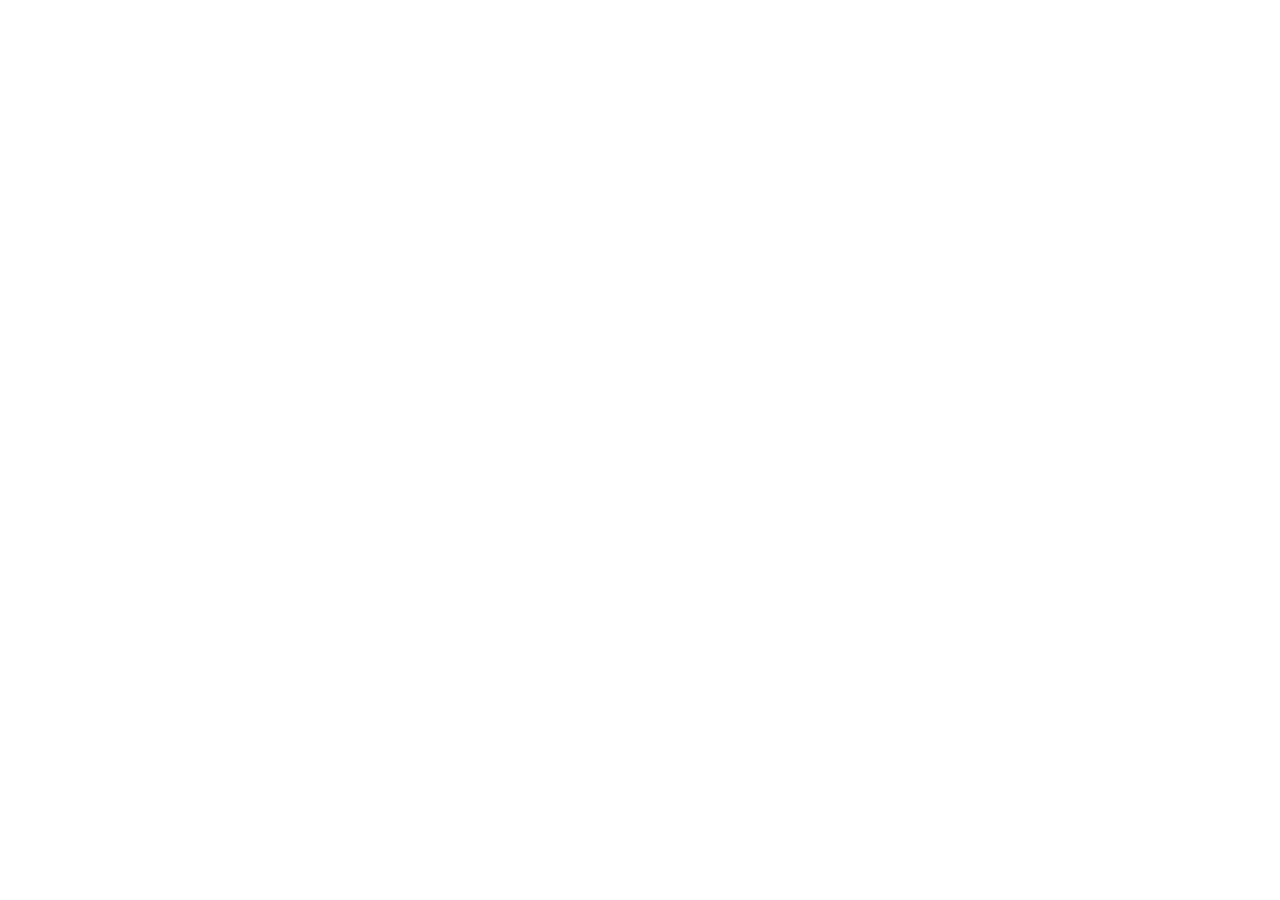
==== proj2/index.html @ ab19a6aa ".." ====
<!DOCTYPE html>
<html lang="en">
<head>
    <meta charset="UTF-8">
    <meta name="viewport" content="width=device-width, initial-scale=1.0">
    <title>pinterest copy</title>
    <link rel="stylesheet" href="css/global.css">
    <link rel="stylesheet" href="css/home.css">
</head>
<body>
    
</body>
</html>
---- proj2/css/global.css ----
body {
    font-family: Arial, Helvetica, sans-serif;
    background-color: #ffffff;
}
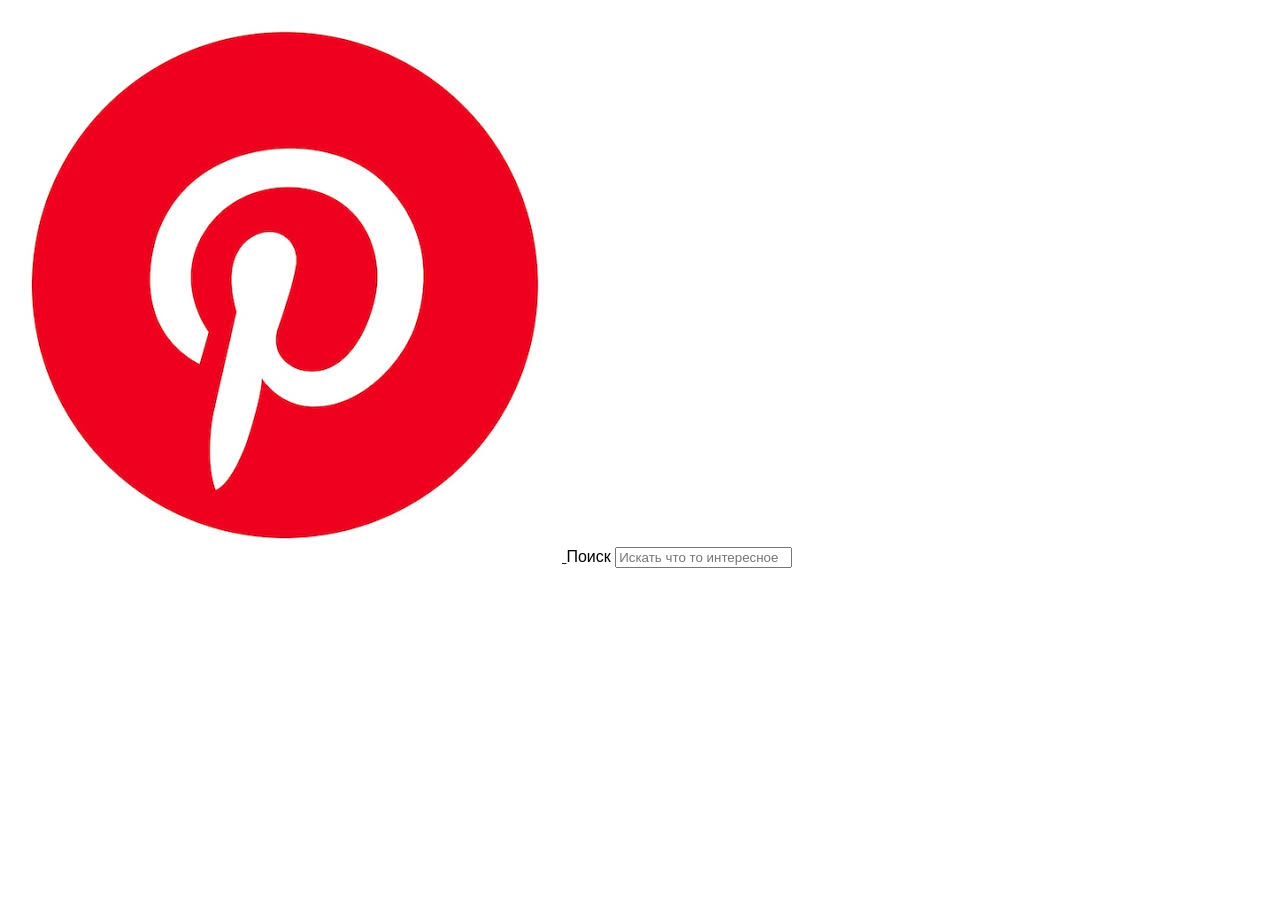
==== commit 0614c29e: "." ====
--- a/proj2/index.html
+++ b/proj2/index.html
@@ -1,5 +1,5 @@
 <!DOCTYPE html>
-<html lang="en">
+<html lang="ru">
 <head>
     <meta charset="UTF-8">
     <meta name="viewport" content="width=device-width, initial-scale=1.0">
@@ -8,6 +8,17 @@
     <link rel="stylesheet" href="css/home.css">
 </head>
 <body>
-    
+    <header>
+        <a href="index.html" class="logo-link">
+            <img src="assets/images/pint_logo.jpg" alt="Логотип pinterest">
+        </a>
+        <label for="search">Поиск</label>
+        <input 
+            type="text"
+            placeholder="Искать что то интересное"
+            id="search"
+            name="search"
+        >
+    </header>
 </body>
 </html>
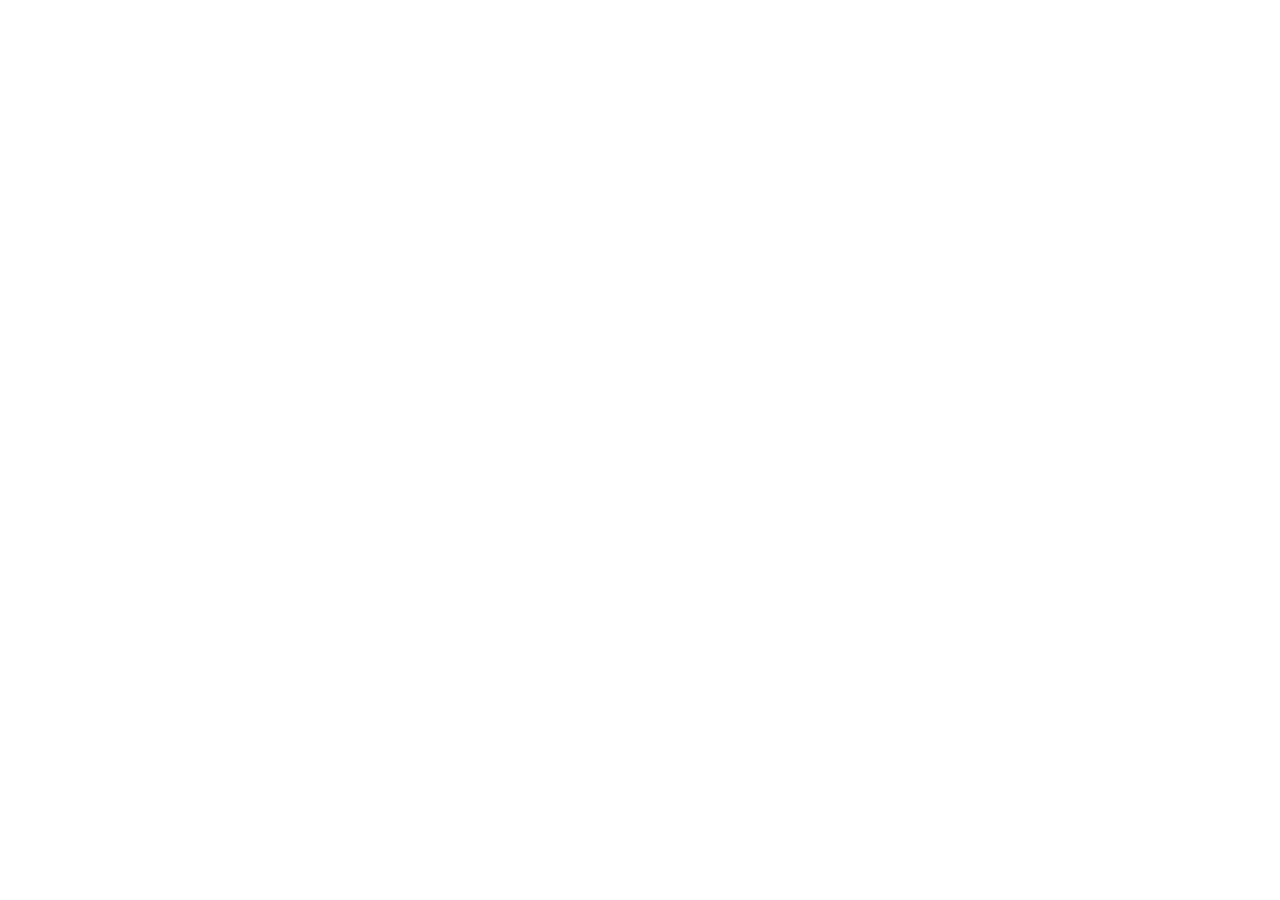
==== commit 68c5aed9: "idk" ====
--- a/proj2/index.html
+++ b/proj2/index.html
@@ -1,24 +1,12 @@
 <!DOCTYPE html>
-<html lang="ru">
+<html lang="en">
 <head>
     <meta charset="UTF-8">
     <meta name="viewport" content="width=device-width, initial-scale=1.0">
     <title>pinterest copy</title>
     <link rel="stylesheet" href="css/global.css">
-    <link rel="stylesheet" href="css/home.css">
 </head>
 <body>
-    <header>
-        <a href="index.html" class="logo-link">
-            <img src="assets/images/pint_logo.jpg" alt="Логотип pinterest">
-        </a>
-        <label for="search">Поиск</label>
-        <input 
-            type="text"
-            placeholder="Искать что то интересное"
-            id="search"
-            name="search"
-        >
-    </header>
+    
 </body>
 </html>
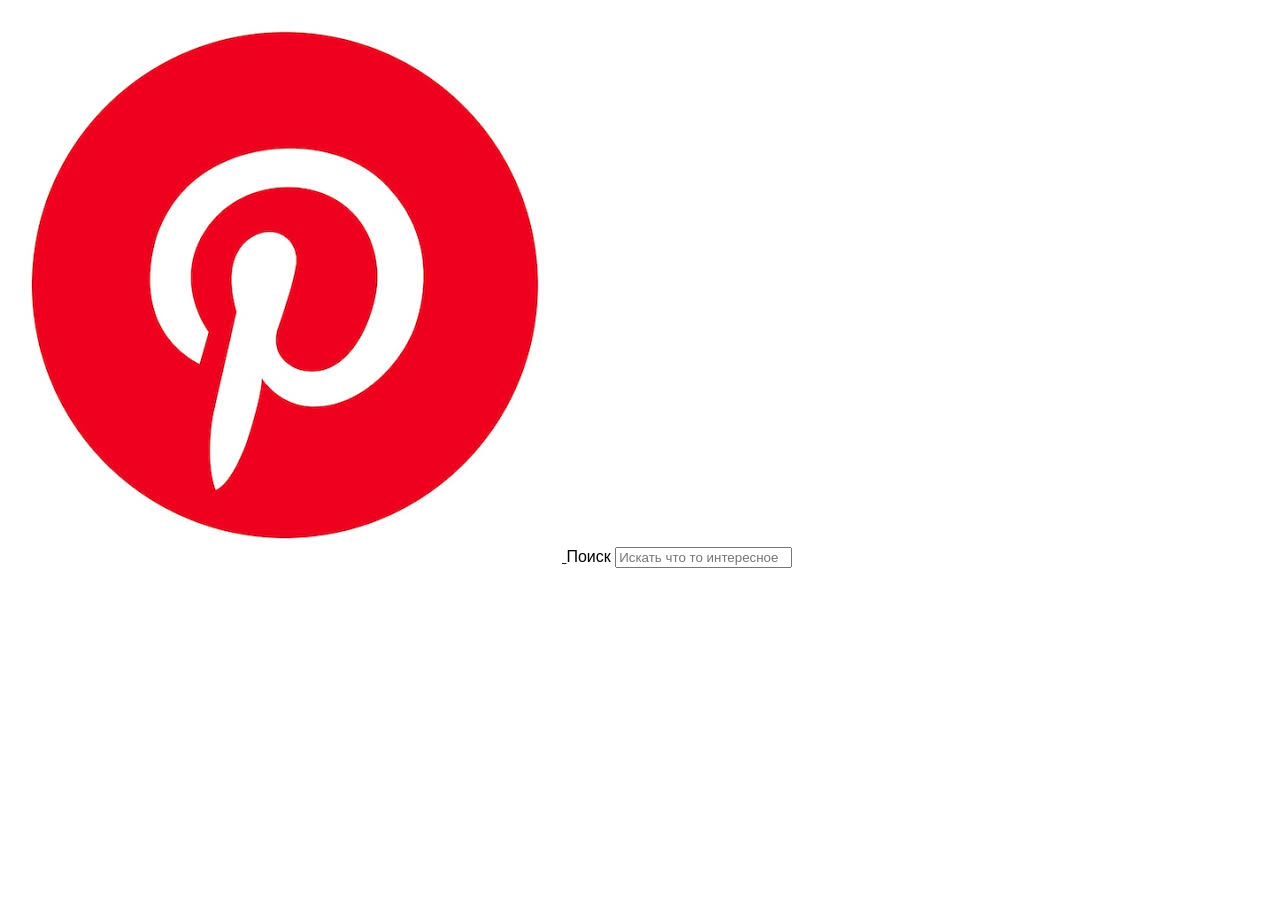
==== commit 9598937e: "Merge branch 'main' of https://github.com/bylochkaVpekarne/test_project" ====
--- a/proj2/index.html
+++ b/proj2/index.html
@@ -1,12 +1,24 @@
 <!DOCTYPE html>
-<html lang="en">
+<html lang="ru">
 <head>
     <meta charset="UTF-8">
     <meta name="viewport" content="width=device-width, initial-scale=1.0">
     <title>pinterest copy</title>
     <link rel="stylesheet" href="css/global.css">
+    <link rel="stylesheet" href="css/home.css">
 </head>
 <body>
-    
+    <header>
+        <a href="index.html" class="logo-link">
+            <img src="assets/images/pint_logo.jpg" alt="Логотип pinterest">
+        </a>
+        <label for="search">Поиск</label>
+        <input 
+            type="text"
+            placeholder="Искать что то интересное"
+            id="search"
+            name="search"
+        >
+    </header>
 </body>
 </html>
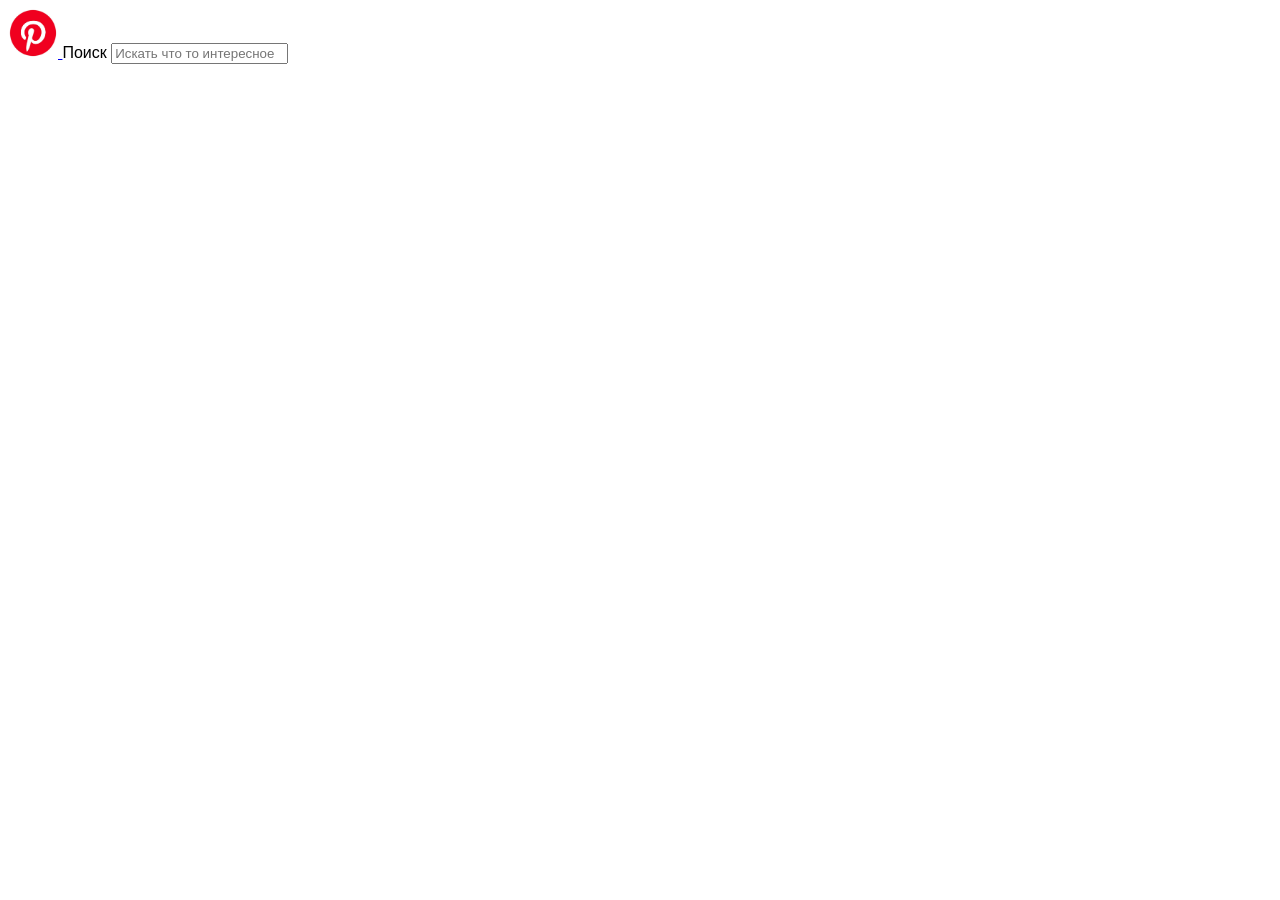
==== commit 243bcd65: "Changed logo size" ====
--- a/proj2/index.html
+++ b/proj2/index.html
@@ -10,7 +10,7 @@
 <body>
     <header>
         <a href="index.html" class="logo-link">
-            <img src="assets/images/pint_logo.jpg" alt="Логотип pinterest">
+            <img class="logo" src="assets/images/pint_logo.jpg" alt="Логотип pinterest">
         </a>
         <label for="search">Поиск</label>
         <input 
--- a/proj2/css/global.css
+++ b/proj2/css/global.css
@@ -2,3 +2,8 @@
     font-family: Arial, Helvetica, sans-serif;
     background-color: #ffffff;
 }
+
+.logo {
+    width: 50px;
+    height: 50px;
+}
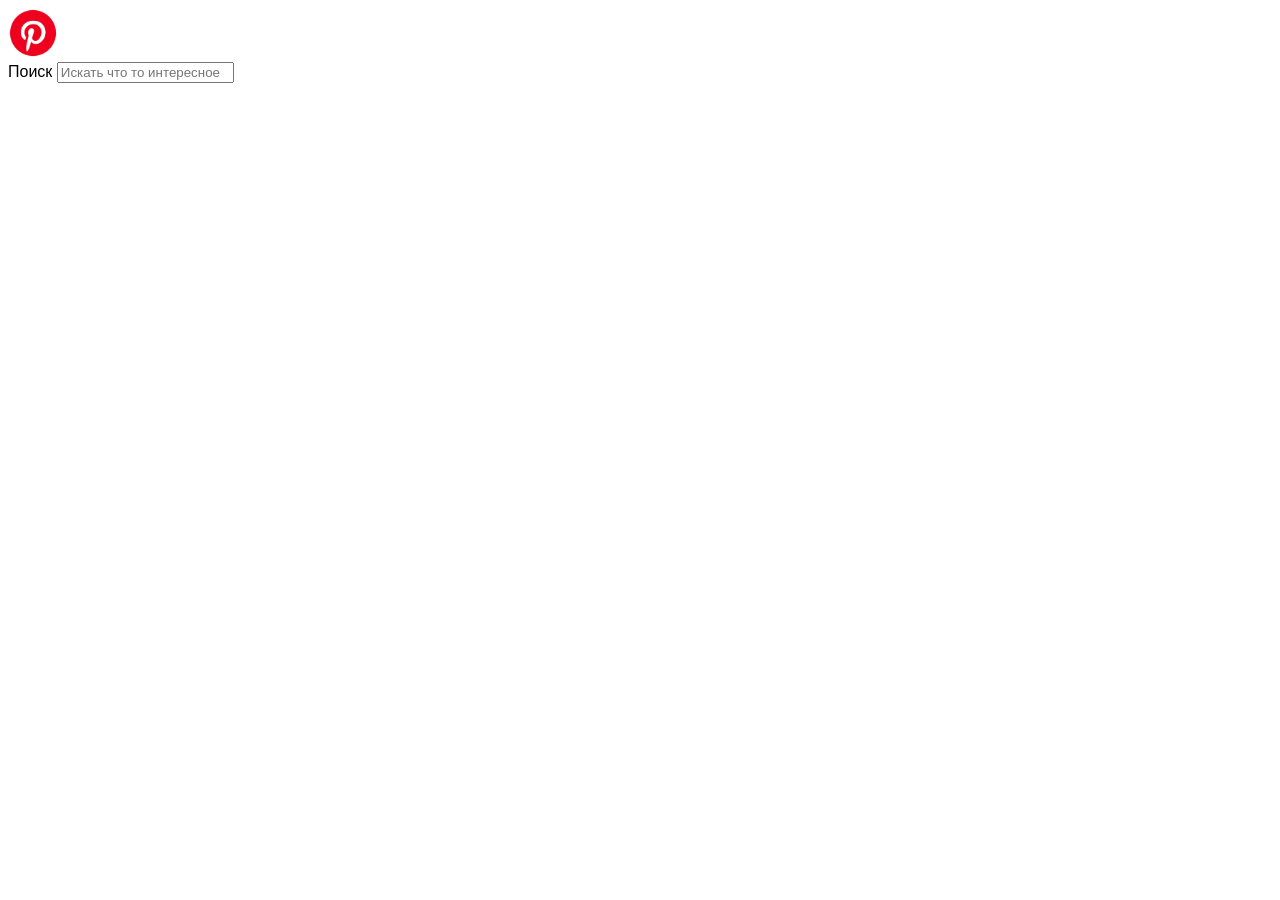
==== commit 9e1af3e1: "." ====
--- a/proj2/index.html
+++ b/proj2/index.html
@@ -12,13 +12,21 @@
         <a href="index.html" class="logo-link">
             <img class="logo" src="assets/images/pint_logo.jpg" alt="Логотип pinterest">
         </a>
-        <label for="search">Поиск</label>
-        <input 
-            type="text"
-            placeholder="Искать что то интересное"
-            id="search"
-            name="search"
-        >
+        <div class="search-container">
+            <label for="search">Поиск</label>
+            <input 
+                type="text"
+                placeholder="Искать что то интересное"
+                id="search"
+                name="search"
+            >
+        </div>
     </header>
+    <nav class="sidebar"></nav>
+    <main>
+        <div class="feed-container">
+
+        </div>
+    </main>
 </body>
 </html>
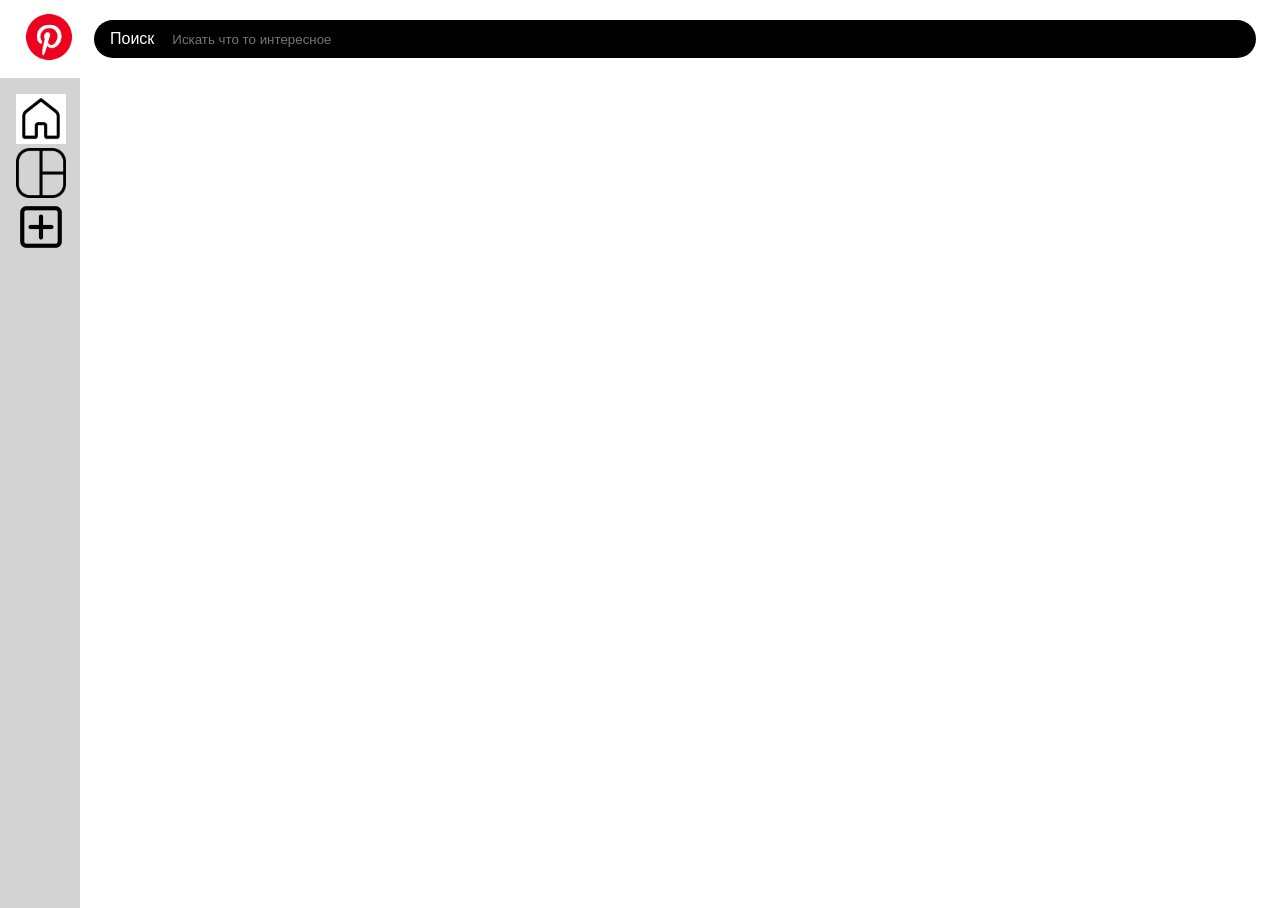
==== commit 4133279f: "html + css build" ====
--- a/proj2/index.html
+++ b/proj2/index.html
@@ -22,11 +22,22 @@
             >
         </div>
     </header>
-    <nav class="sidebar"></nav>
-    <main>
-        <div class="feed-container">
-
-        </div>
-    </main>
+    <div class="content-layout">
+        <nav class="sidebar">
+            <a href="index.html">
+                <img class="home" src="assets/images/home_button.png" alt="Кнопка домой">
+            </a>
+            <a href="your_board.html">
+                <img src="assets/images/idk.png" alt="Твоя доска" class="your-board">
+            </a>
+            <a href="create.html">
+                <img src="assets/images/image.png" alt="Создать" class="create">
+            </a>
+        </nav>
+        <main>
+            <div class="feed-container">
+            </div>
+        </main>
+    </div>
 </body>
 </html>
--- a/proj2/css/global.css
+++ b/proj2/css/global.css
@@ -1,3 +1,9 @@
+* {
+    margin: 0;
+    padding: 0;
+    box-sizing: border-box;
+}
+
 body {
     font-family: Arial, Helvetica, sans-serif;
     background-color: #ffffff;
@@ -6,4 +12,4 @@
 .logo {
     width: 50px;
     height: 50px;
-}+}
--- a/proj2/css/home.css
+++ b/proj2/css/home.css
@@ -0,0 +1,60 @@
+header {
+    display: flex;
+    align-items: center;
+    padding: 12px 24px;
+    gap: 20px;
+}
+
+.search-container {
+    background-color: black;
+    border-radius: 24px;
+    padding: 10px 16px;
+    display: flex;
+    align-items: center;
+    gap: 10px;
+    flex-grow: 1;
+    color: #FFFFFF;
+}
+
+.search-container input {
+    border: none;
+    background: transparent;
+    flex-grow: 1;
+    outline: none;
+}
+
+.search-container label {
+    color: #FFFFFF;
+    margin-right: 8px;
+}
+
+.sidebar {
+    width: 80px;
+    min-height: calc(100vh - 70px);
+    background-color: lightgray;
+    padding: 16px;
+}
+
+.content-layout {
+    display: flex;
+}
+
+main {
+    flex-grow: 1;
+    padding: 24px;
+}
+
+.create {
+    width: 50px;
+    height: 50px;
+}
+
+.home {
+    width: 50px;
+    height: 50px;
+}
+
+.your-board {
+    width: 50px;
+    height: 50px;
+}
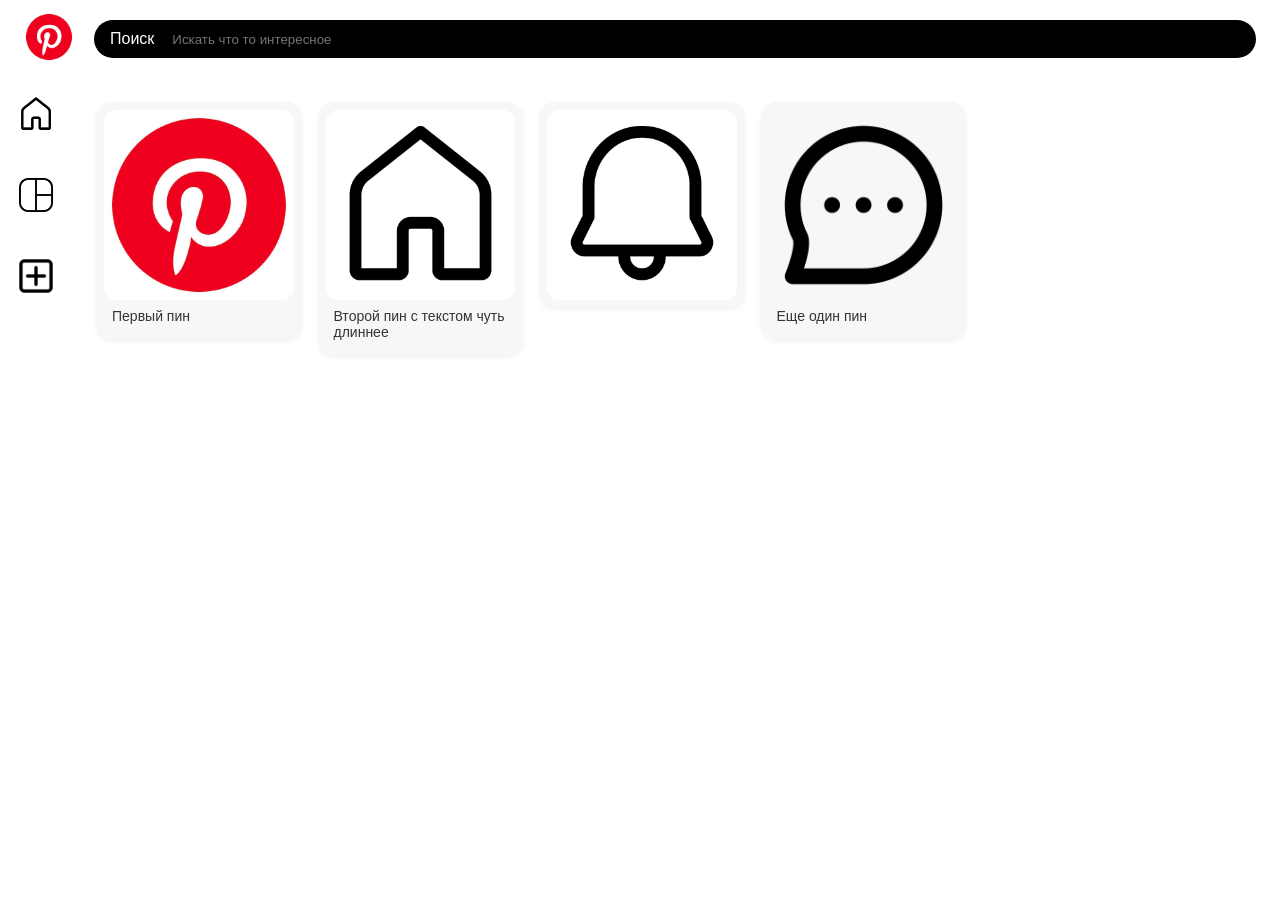
==== commit 6031713f: "my last update" ====
--- a/proj2/index.html
+++ b/proj2/index.html
@@ -36,6 +36,21 @@
         </nav>
         <main>
             <div class="feed-container">
+                <div class="pin-card">
+                    <img src="assets/images/pint_logo.jpg" alt="Пин 1">
+                    <p>Первый пин</p>
+                </div>
+                <div class="pin-card">
+                    <img src="assets/images/home_button.png" alt="Пин 2">
+                    <p>Второй пин с текстом чуть длиннее</p>
+                </div>
+                <div class="pin-card">
+                    <img src="assets/images/appointment-reminders.png" alt="Пин 2">
+                </div>
+                <div class="pin-card">
+                    <img src="assets/images/message-circle-dots.png" alt="Пин 4">
+                    <p>Еще один пин</p>
+                </div>
             </div>
         </main>
     </div>
--- a/proj2/css/global.css
+++ b/proj2/css/global.css
@@ -13,3 +13,79 @@
     width: 50px;
     height: 50px;
 }
+
+/* Общая шапка сайта */
+header {
+    display: flex;
+    align-items: center;
+    padding: 12px 24px;
+    gap: 20px;
+}
+
+/* Поисковая строка */
+.search-container {
+    background-color: black;
+    border-radius: 24px;
+    padding: 10px 16px;
+    display: flex;
+    align-items: center;
+    gap: 10px;
+    flex-grow: 1;
+    color: #FFFFFF;
+}
+
+.search-container input {
+    border: none;
+    background: transparent;
+    flex-grow: 1;
+    outline: none;
+    color: white;
+}
+
+.search-container label {
+    color: #FFFFFF;
+    margin-right: 8px;
+}
+
+/* Общий макет (две колонки) */
+.content-layout {
+    display: flex;
+}
+
+/* Боковая панель навигации */
+.sidebar {
+    width: 80px;
+    min-height: calc(100vh - 70px);
+    background-color: #ffffff;
+    padding: 16px;
+}
+
+nav {
+    padding: 20px;
+    display: flex;
+    flex-direction: column;
+    gap: 40px;
+    align-items: center;
+}
+
+/* Основная область контента */
+main {
+    flex-grow: 1;
+    padding: 24px;
+}
+
+/* Размеры иконок */
+.create {
+    width: 40px;
+    height: 40px;
+}
+
+.home {
+    width: 40px;
+    height: 40px;
+}
+
+.your-board {
+    width: 34px;
+    height: 34px;
+}
--- a/proj2/css/home.css
+++ b/proj2/css/home.css
@@ -1,60 +1,27 @@
-header {
-    display: flex;
-    align-items: center;
-    padding: 12px 24px;
-    gap: 20px;
+.feed-container {
+    column-count: 4;
+    column-gap: 16px;
+    width: 75%;
 }
 
-.search-container {
-    background-color: black;
-    border-radius: 24px;
-    padding: 10px 16px;
-    display: flex;
-    align-items: center;
-    gap: 10px;
-    flex-grow: 1;
-    color: #FFFFFF;
+.pin-card {
+    background-color: #f7f7f7;
+    border-radius: 16px;
+    margin-bottom: 16px;
+    break-inside: avoid;
+    overflow: hidden;
+    padding: 8px;
+    box-shadow: 0 2px 5px rgba(0, 0, 0, 0.05);
 }
 
-.search-container input {
-    border: none;
-    background: transparent;
-    flex-grow: 1;
-    outline: none;
+.pin-card img {
+    width: 100%;
+    display: block;
+    border-radius: 12px;
 }
 
-.search-container label {
-    color: #FFFFFF;
-    margin-right: 8px;
+.pin-card p {
+    padding: 8px;
+    font-size: 14px;
+    color: #333;
 }
-
-.sidebar {
-    width: 80px;
-    min-height: calc(100vh - 70px);
-    background-color: lightgray;
-    padding: 16px;
-}
-
-.content-layout {
-    display: flex;
-}
-
-main {
-    flex-grow: 1;
-    padding: 24px;
-}
-
-.create {
-    width: 50px;
-    height: 50px;
-}
-
-.home {
-    width: 50px;
-    height: 50px;
-}
-
-.your-board {
-    width: 50px;
-    height: 50px;
-}
